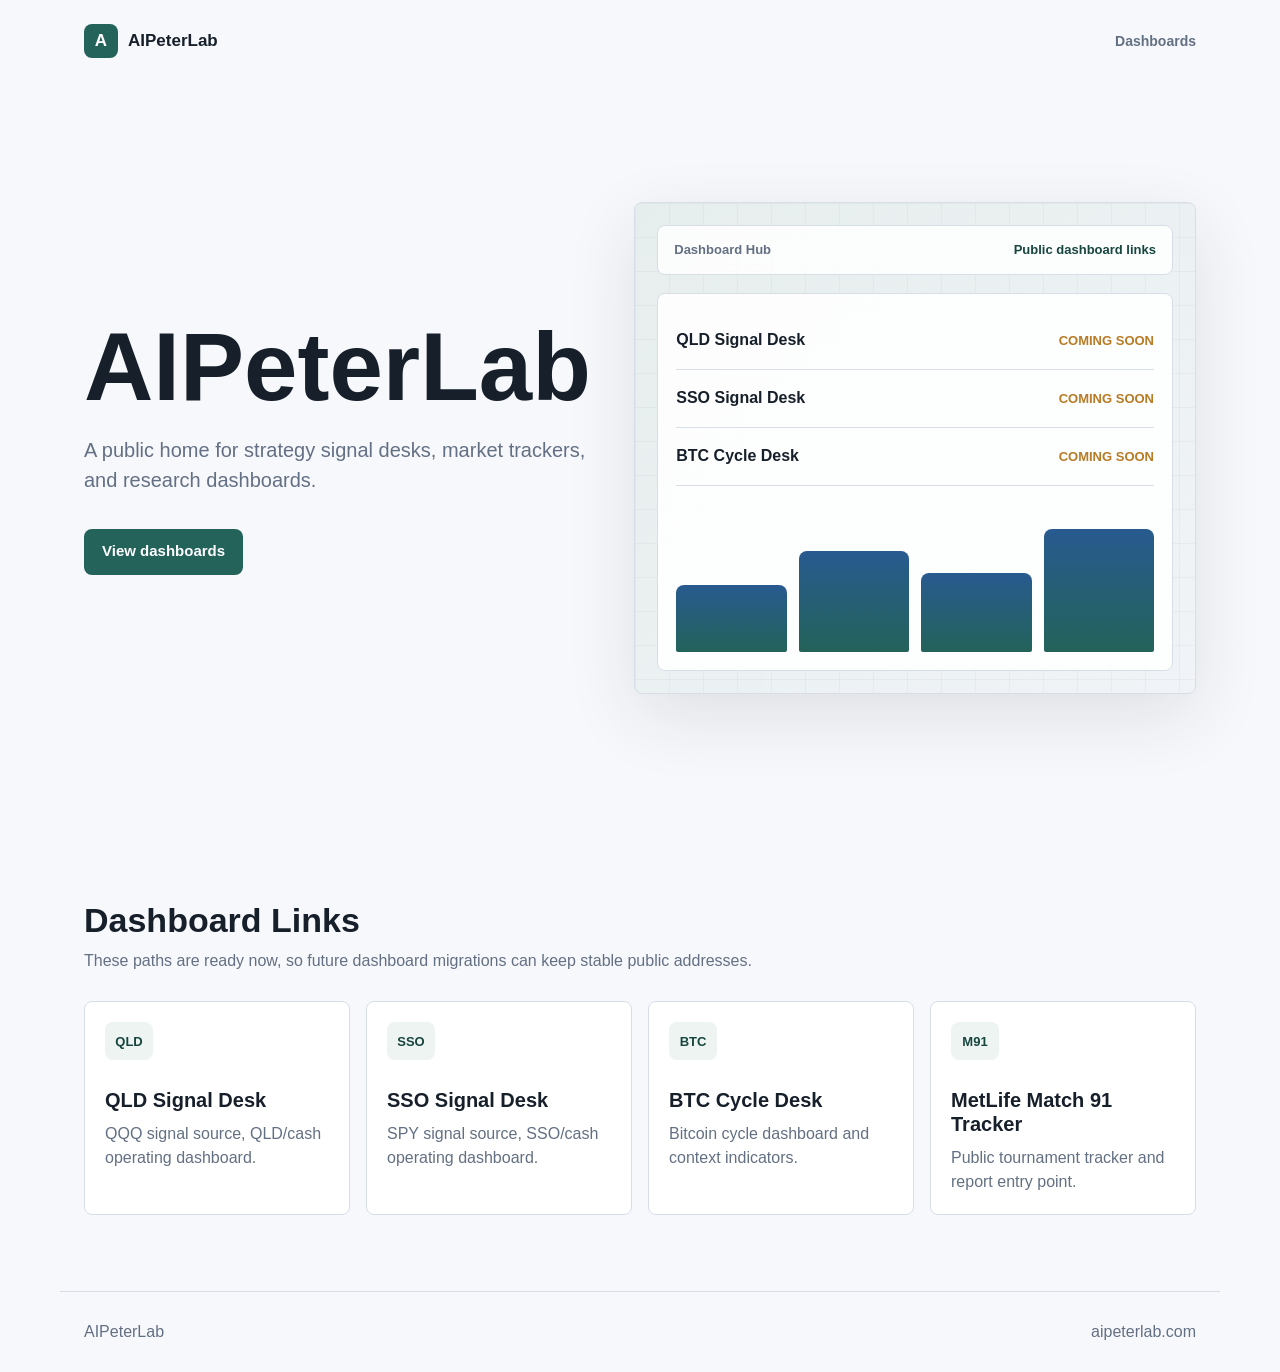
==== index.html @ 6ab04ca8 "Route BTC dashboard to subdomain" ====
<!doctype html>
<html lang="en">
  <head>
    <meta charset="utf-8">
    <meta name="viewport" content="width=device-width, initial-scale=1">
    <title>AIPeterLab | Dashboard Hub</title>
    <meta
      name="description"
      content="AIPeterLab is a public hub for market signal dashboards, research trackers, and operating pages."
    >
    <link rel="canonical" href="https://aipeterlab.com/">
    <meta property="og:title" content="AIPeterLab Dashboard Hub">
    <meta
      property="og:description"
      content="A public hub for AIPeterLab dashboards and research trackers."
    >
    <meta property="og:type" content="website">
    <meta property="og:url" content="https://aipeterlab.com/">
    <meta name="twitter:card" content="summary">
    <link rel="stylesheet" href="/styles.css">
  </head>
  <body>
    <header class="site-header">
      <a class="brand" href="/" aria-label="AIPeterLab home">
        <span class="brand-mark" aria-hidden="true">A</span>
        <span>AIPeterLab</span>
      </a>
      <nav class="top-nav" aria-label="Primary navigation">
        <a href="#dashboards">Dashboards</a>
      </nav>
    </header>

    <main>
      <section class="hero">
        <div class="hero-copy">
          <h1>AIPeterLab</h1>
          <p>
            A public home for strategy signal desks, market trackers, and
            research dashboards.
          </p>
          <div class="hero-actions" aria-label="Primary actions">
            <a class="button primary" href="#dashboards">View dashboards</a>
          </div>
        </div>
        <div class="hero-visual" aria-label="Dashboard preview">
          <div class="status-strip">
            <span>Dashboard Hub</span>
            <strong>Public dashboard links</strong>
          </div>
          <div class="signal-board">
            <div class="signal-row">
              <span>QLD Signal Desk</span>
              <strong>Coming soon</strong>
            </div>
            <div class="signal-row">
              <span>SSO Signal Desk</span>
              <strong>Coming soon</strong>
            </div>
            <div class="signal-row">
              <span>BTC Cycle Desk</span>
              <strong>Coming soon</strong>
            </div>
            <div class="chart-lines" aria-hidden="true">
              <span></span><span></span><span></span><span></span>
            </div>
          </div>
        </div>
      </section>

      <section class="section" id="dashboards">
        <div class="section-heading">
          <h2>Dashboard Links</h2>
          <p>
            These paths are ready now, so future dashboard migrations can keep
            stable public addresses.
          </p>
        </div>

        <div class="dashboard-grid">
          <a class="dashboard-card" href="https://qld.aipeterlab.com/">
            <span class="dashboard-code">QLD</span>
            <h3>QLD Signal Desk</h3>
            <p>QQQ signal source, QLD/cash operating dashboard.</p>
          </a>
          <a class="dashboard-card" href="/sso/">
            <span class="dashboard-code">SSO</span>
            <h3>SSO Signal Desk</h3>
            <p>SPY signal source, SSO/cash operating dashboard.</p>
          </a>
          <a class="dashboard-card" href="https://btc.aipeterlab.com/">
            <span class="dashboard-code">BTC</span>
            <h3>BTC Cycle Desk</h3>
            <p>Bitcoin cycle dashboard and context indicators.</p>
          </a>
          <a class="dashboard-card" href="/metlife/">
            <span class="dashboard-code">M91</span>
            <h3>MetLife Match 91 Tracker</h3>
            <p>Public tournament tracker and report entry point.</p>
          </a>
        </div>
      </section>

    </main>

    <footer class="site-footer">
      <span>AIPeterLab</span>
      <a href="https://aipeterlab.com/">aipeterlab.com</a>
    </footer>
  </body>
</html>
---- styles.css ----
:root {
  --bg: #f7f8fb;
  --ink: #17202a;
  --muted: #637083;
  --line: #d8dee8;
  --panel: #ffffff;
  --panel-strong: #eef4f2;
  --accent: #23635a;
  --accent-strong: #17463f;
  --gold: #b97b25;
  --blue: #285a8f;
  --shadow: 0 22px 70px rgba(23, 32, 42, 0.11);
  color-scheme: light;
}

* {
  box-sizing: border-box;
}

html {
  scroll-behavior: smooth;
}

body {
  margin: 0;
  background: var(--bg);
  color: var(--ink);
  font-family: Arial, Helvetica, sans-serif;
  line-height: 1.5;
}

a {
  color: inherit;
  text-decoration: none;
}

.site-header {
  align-items: center;
  display: flex;
  gap: 24px;
  justify-content: space-between;
  margin: 0 auto;
  max-width: 1160px;
  padding: 24px;
}

.brand {
  align-items: center;
  display: inline-flex;
  font-size: 17px;
  font-weight: 700;
  gap: 10px;
}

.brand-mark {
  align-items: center;
  background: var(--accent);
  border-radius: 8px;
  color: #fff;
  display: inline-flex;
  height: 34px;
  justify-content: center;
  width: 34px;
}

.top-nav {
  display: flex;
  gap: 18px;
  font-size: 14px;
  font-weight: 700;
}

.top-nav a {
  color: var(--muted);
}

.top-nav a:hover {
  color: var(--accent-strong);
}

.hero {
  align-items: center;
  display: grid;
  gap: 42px;
  grid-template-columns: minmax(0, 0.95fr) minmax(320px, 1.05fr);
  margin: 0 auto;
  max-width: 1160px;
  min-height: calc(100vh - 128px);
  padding: 36px 24px 76px;
}

.hero-copy h1 {
  font-size: clamp(52px, 8vw, 96px);
  letter-spacing: 0;
  line-height: 0.95;
  margin: 0 0 22px;
}

.hero-copy p {
  color: var(--muted);
  font-size: 20px;
  margin: 0;
  max-width: 560px;
}

.hero-actions {
  display: flex;
  flex-wrap: wrap;
  gap: 12px;
  margin-top: 34px;
}

.button {
  align-items: center;
  border-radius: 8px;
  display: inline-flex;
  font-size: 15px;
  font-weight: 700;
  min-height: 46px;
  padding: 0 18px;
}

.button.primary {
  background: var(--accent);
  color: #fff;
}

.button.secondary {
  background: transparent;
  border: 1px solid var(--line);
  color: var(--accent-strong);
}

.hero-visual {
  background:
    linear-gradient(135deg, rgba(35, 99, 90, 0.11), rgba(40, 90, 143, 0.07)),
    var(--panel);
  border: 1px solid var(--line);
  border-radius: 8px;
  box-shadow: var(--shadow);
  min-height: 440px;
  overflow: hidden;
  padding: 22px;
  position: relative;
}

.hero-visual::before {
  background-image:
    linear-gradient(rgba(23, 32, 42, 0.06) 1px, transparent 1px),
    linear-gradient(90deg, rgba(23, 32, 42, 0.06) 1px, transparent 1px);
  background-size: 34px 34px;
  content: "";
  inset: 0;
  opacity: 0.6;
  position: absolute;
}

.status-strip,
.signal-board {
  position: relative;
  z-index: 1;
}

.status-strip {
  align-items: center;
  background: rgba(255, 255, 255, 0.86);
  border: 1px solid var(--line);
  border-radius: 8px;
  display: flex;
  justify-content: space-between;
  padding: 14px 16px;
}

.status-strip span {
  color: var(--muted);
  font-size: 13px;
  font-weight: 700;
}

.status-strip strong {
  color: var(--accent-strong);
  font-size: 13px;
}

.signal-board {
  background: rgba(255, 255, 255, 0.91);
  border: 1px solid var(--line);
  border-radius: 8px;
  margin-top: 18px;
  padding: 18px;
}

.signal-row {
  align-items: center;
  border-bottom: 1px solid var(--line);
  display: flex;
  justify-content: space-between;
  min-height: 58px;
}

.signal-row:last-of-type {
  border-bottom: 0;
}

.signal-row span {
  color: var(--ink);
  font-weight: 700;
}

.signal-row strong {
  color: var(--gold);
  font-size: 13px;
  text-transform: uppercase;
}

.chart-lines {
  align-items: end;
  display: grid;
  gap: 12px;
  grid-template-columns: repeat(4, 1fr);
  height: 140px;
  margin-top: 26px;
}

.chart-lines span {
  background: linear-gradient(180deg, var(--blue), var(--accent));
  border-radius: 8px 8px 2px 2px;
  display: block;
}

.chart-lines span:nth-child(1) {
  height: 48%;
}

.chart-lines span:nth-child(2) {
  height: 72%;
}

.chart-lines span:nth-child(3) {
  height: 56%;
}

.chart-lines span:nth-child(4) {
  height: 88%;
}

.section {
  margin: 0 auto;
  max-width: 1160px;
  padding: 48px 24px 76px;
}

.section-heading {
  max-width: 680px;
}

.section-heading h2 {
  font-size: 34px;
  line-height: 1.1;
  margin: 0 0 10px;
}

.section-heading p {
  color: var(--muted);
  margin: 0;
}

.dashboard-grid {
  display: grid;
  gap: 16px;
  grid-template-columns: repeat(4, minmax(0, 1fr));
  margin-top: 28px;
}

.dashboard-card {
  background: var(--panel);
  border: 1px solid var(--line);
  border-radius: 8px;
  min-height: 210px;
  padding: 20px;
  transition: border-color 180ms ease, transform 180ms ease;
}

.dashboard-card:hover {
  border-color: var(--accent);
  transform: translateY(-2px);
}

.dashboard-code {
  align-items: center;
  background: var(--panel-strong);
  border-radius: 8px;
  color: var(--accent-strong);
  display: inline-flex;
  font-size: 13px;
  font-weight: 800;
  height: 38px;
  justify-content: center;
  margin-bottom: 28px;
  width: 48px;
}

.dashboard-card h3 {
  font-size: 20px;
  line-height: 1.2;
  margin: 0 0 10px;
}

.dashboard-card p {
  color: var(--muted);
  margin: 0;
}

.site-footer {
  align-items: center;
  border-top: 1px solid var(--line);
  color: var(--muted);
  display: flex;
  justify-content: space-between;
  margin: 0 auto;
  max-width: 1160px;
  padding: 28px 24px;
}

@media (max-width: 900px) {
  .hero {
    grid-template-columns: 1fr;
    min-height: auto;
  }

  .dashboard-grid {
    grid-template-columns: repeat(2, minmax(0, 1fr));
  }
}

@media (max-width: 620px) {
  .site-header,
  .site-footer {
    align-items: flex-start;
    flex-direction: column;
  }

  .top-nav {
    width: 100%;
  }

  .hero {
    padding-top: 20px;
  }

  .hero-copy h1 {
    font-size: 52px;
  }

  .hero-visual {
    min-height: 380px;
    padding: 16px;
  }

  .status-strip,
  .signal-row {
    align-items: flex-start;
    flex-direction: column;
    gap: 6px;
  }

  .dashboard-grid {
    grid-template-columns: 1fr;
  }
}
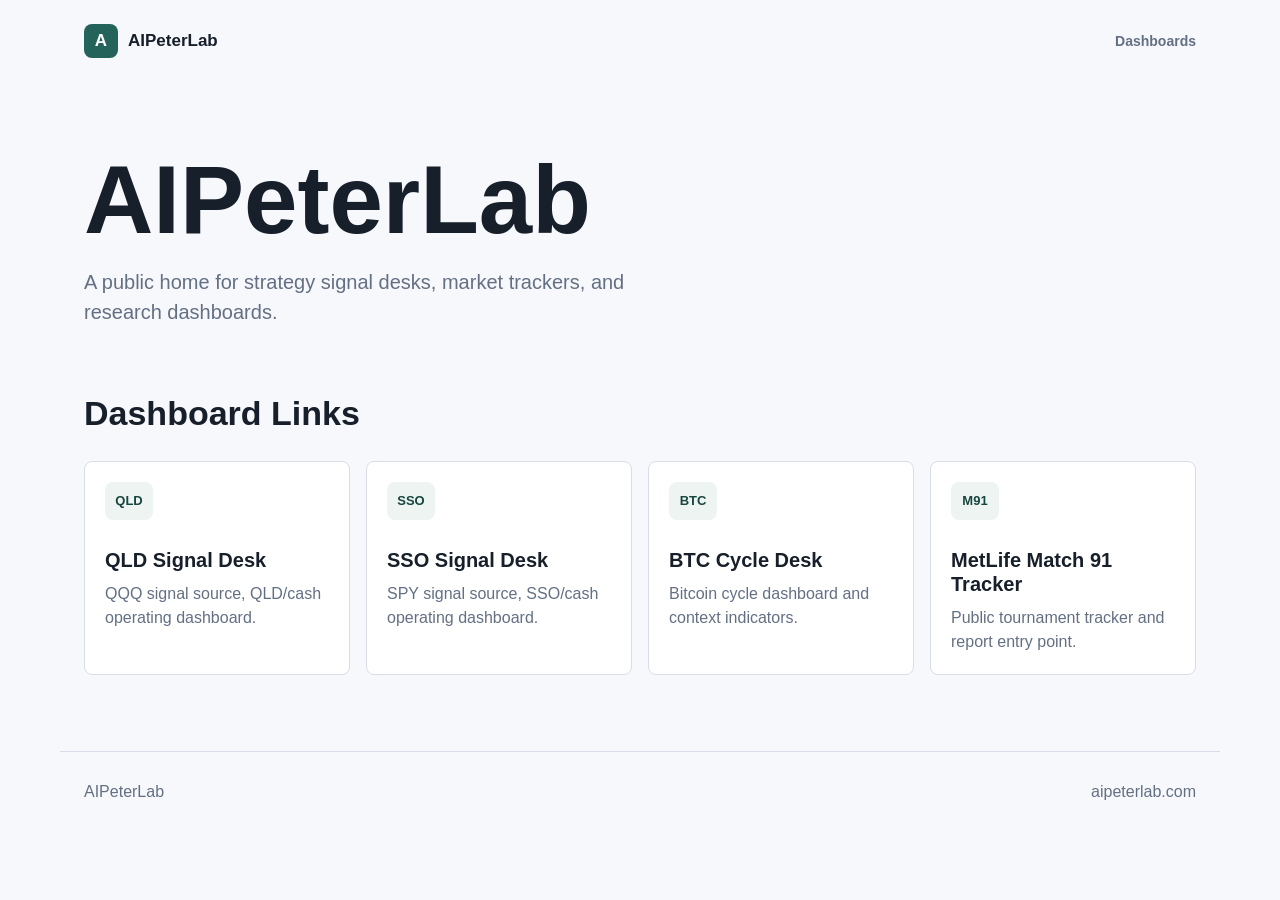
==== commit b6b1445f: "Simplify homepage dashboard section" ====
--- a/index.html
+++ b/index.html
@@ -38,42 +38,12 @@
             A public home for strategy signal desks, market trackers, and
             research dashboards.
           </p>
-          <div class="hero-actions" aria-label="Primary actions">
-            <a class="button primary" href="#dashboards">View dashboards</a>
-          </div>
-        </div>
-        <div class="hero-visual" aria-label="Dashboard preview">
-          <div class="status-strip">
-            <span>Dashboard Hub</span>
-            <strong>Public dashboard links</strong>
-          </div>
-          <div class="signal-board">
-            <div class="signal-row">
-              <span>QLD Signal Desk</span>
-              <strong>Coming soon</strong>
-            </div>
-            <div class="signal-row">
-              <span>SSO Signal Desk</span>
-              <strong>Coming soon</strong>
-            </div>
-            <div class="signal-row">
-              <span>BTC Cycle Desk</span>
-              <strong>Coming soon</strong>
-            </div>
-            <div class="chart-lines" aria-hidden="true">
-              <span></span><span></span><span></span><span></span>
-            </div>
-          </div>
         </div>
       </section>
 
       <section class="section" id="dashboards">
         <div class="section-heading">
           <h2>Dashboard Links</h2>
-          <p>
-            These paths are ready now, so future dashboard migrations can keep
-            stable public addresses.
-          </p>
         </div>
 
         <div class="dashboard-grid">
@@ -82,7 +52,7 @@
             <h3>QLD Signal Desk</h3>
             <p>QQQ signal source, QLD/cash operating dashboard.</p>
           </a>
-          <a class="dashboard-card" href="/sso/">
+          <a class="dashboard-card" href="https://sso.aipeterlab.com/">
             <span class="dashboard-code">SSO</span>
             <h3>SSO Signal Desk</h3>
             <p>SPY signal source, SSO/cash operating dashboard.</p>
--- a/styles.css
+++ b/styles.css
@@ -7,9 +7,6 @@
   --panel-strong: #eef4f2;
   --accent: #23635a;
   --accent-strong: #17463f;
-  --gold: #b97b25;
-  --blue: #285a8f;
-  --shadow: 0 22px 70px rgba(23, 32, 42, 0.11);
   color-scheme: light;
 }
 
@@ -79,14 +76,9 @@
 }
 
 .hero {
-  align-items: center;
-  display: grid;
-  gap: 42px;
-  grid-template-columns: minmax(0, 0.95fr) minmax(320px, 1.05fr);
-  margin: 0 auto;
-  max-width: 1160px;
-  min-height: calc(100vh - 128px);
-  padding: 36px 24px 76px;
+  margin: 0 auto;
+  max-width: 1160px;
+  padding: 72px 24px 34px;
 }
 
 .hero-copy h1 {
@@ -103,151 +95,10 @@
   max-width: 560px;
 }
 
-.hero-actions {
-  display: flex;
-  flex-wrap: wrap;
-  gap: 12px;
-  margin-top: 34px;
-}
-
-.button {
-  align-items: center;
-  border-radius: 8px;
-  display: inline-flex;
-  font-size: 15px;
-  font-weight: 700;
-  min-height: 46px;
-  padding: 0 18px;
-}
-
-.button.primary {
-  background: var(--accent);
-  color: #fff;
-}
-
-.button.secondary {
-  background: transparent;
-  border: 1px solid var(--line);
-  color: var(--accent-strong);
-}
-
-.hero-visual {
-  background:
-    linear-gradient(135deg, rgba(35, 99, 90, 0.11), rgba(40, 90, 143, 0.07)),
-    var(--panel);
-  border: 1px solid var(--line);
-  border-radius: 8px;
-  box-shadow: var(--shadow);
-  min-height: 440px;
-  overflow: hidden;
-  padding: 22px;
-  position: relative;
-}
-
-.hero-visual::before {
-  background-image:
-    linear-gradient(rgba(23, 32, 42, 0.06) 1px, transparent 1px),
-    linear-gradient(90deg, rgba(23, 32, 42, 0.06) 1px, transparent 1px);
-  background-size: 34px 34px;
-  content: "";
-  inset: 0;
-  opacity: 0.6;
-  position: absolute;
-}
-
-.status-strip,
-.signal-board {
-  position: relative;
-  z-index: 1;
-}
-
-.status-strip {
-  align-items: center;
-  background: rgba(255, 255, 255, 0.86);
-  border: 1px solid var(--line);
-  border-radius: 8px;
-  display: flex;
-  justify-content: space-between;
-  padding: 14px 16px;
-}
-
-.status-strip span {
-  color: var(--muted);
-  font-size: 13px;
-  font-weight: 700;
-}
-
-.status-strip strong {
-  color: var(--accent-strong);
-  font-size: 13px;
-}
-
-.signal-board {
-  background: rgba(255, 255, 255, 0.91);
-  border: 1px solid var(--line);
-  border-radius: 8px;
-  margin-top: 18px;
-  padding: 18px;
-}
-
-.signal-row {
-  align-items: center;
-  border-bottom: 1px solid var(--line);
-  display: flex;
-  justify-content: space-between;
-  min-height: 58px;
-}
-
-.signal-row:last-of-type {
-  border-bottom: 0;
-}
-
-.signal-row span {
-  color: var(--ink);
-  font-weight: 700;
-}
-
-.signal-row strong {
-  color: var(--gold);
-  font-size: 13px;
-  text-transform: uppercase;
-}
-
-.chart-lines {
-  align-items: end;
-  display: grid;
-  gap: 12px;
-  grid-template-columns: repeat(4, 1fr);
-  height: 140px;
-  margin-top: 26px;
-}
-
-.chart-lines span {
-  background: linear-gradient(180deg, var(--blue), var(--accent));
-  border-radius: 8px 8px 2px 2px;
-  display: block;
-}
-
-.chart-lines span:nth-child(1) {
-  height: 48%;
-}
-
-.chart-lines span:nth-child(2) {
-  height: 72%;
-}
-
-.chart-lines span:nth-child(3) {
-  height: 56%;
-}
-
-.chart-lines span:nth-child(4) {
-  height: 88%;
-}
-
 .section {
   margin: 0 auto;
   max-width: 1160px;
-  padding: 48px 24px 76px;
+  padding: 34px 24px 76px;
 }
 
 .section-heading {
@@ -323,11 +174,6 @@
 }
 
 @media (max-width: 900px) {
-  .hero {
-    grid-template-columns: 1fr;
-    min-height: auto;
-  }
-
   .dashboard-grid {
     grid-template-columns: repeat(2, minmax(0, 1fr));
   }
@@ -345,25 +191,13 @@
   }
 
   .hero {
-    padding-top: 20px;
+    padding-top: 36px;
   }
 
   .hero-copy h1 {
     font-size: 52px;
   }
 
-  .hero-visual {
-    min-height: 380px;
-    padding: 16px;
-  }
-
-  .status-strip,
-  .signal-row {
-    align-items: flex-start;
-    flex-direction: column;
-    gap: 6px;
-  }
-
   .dashboard-grid {
     grid-template-columns: 1fr;
   }
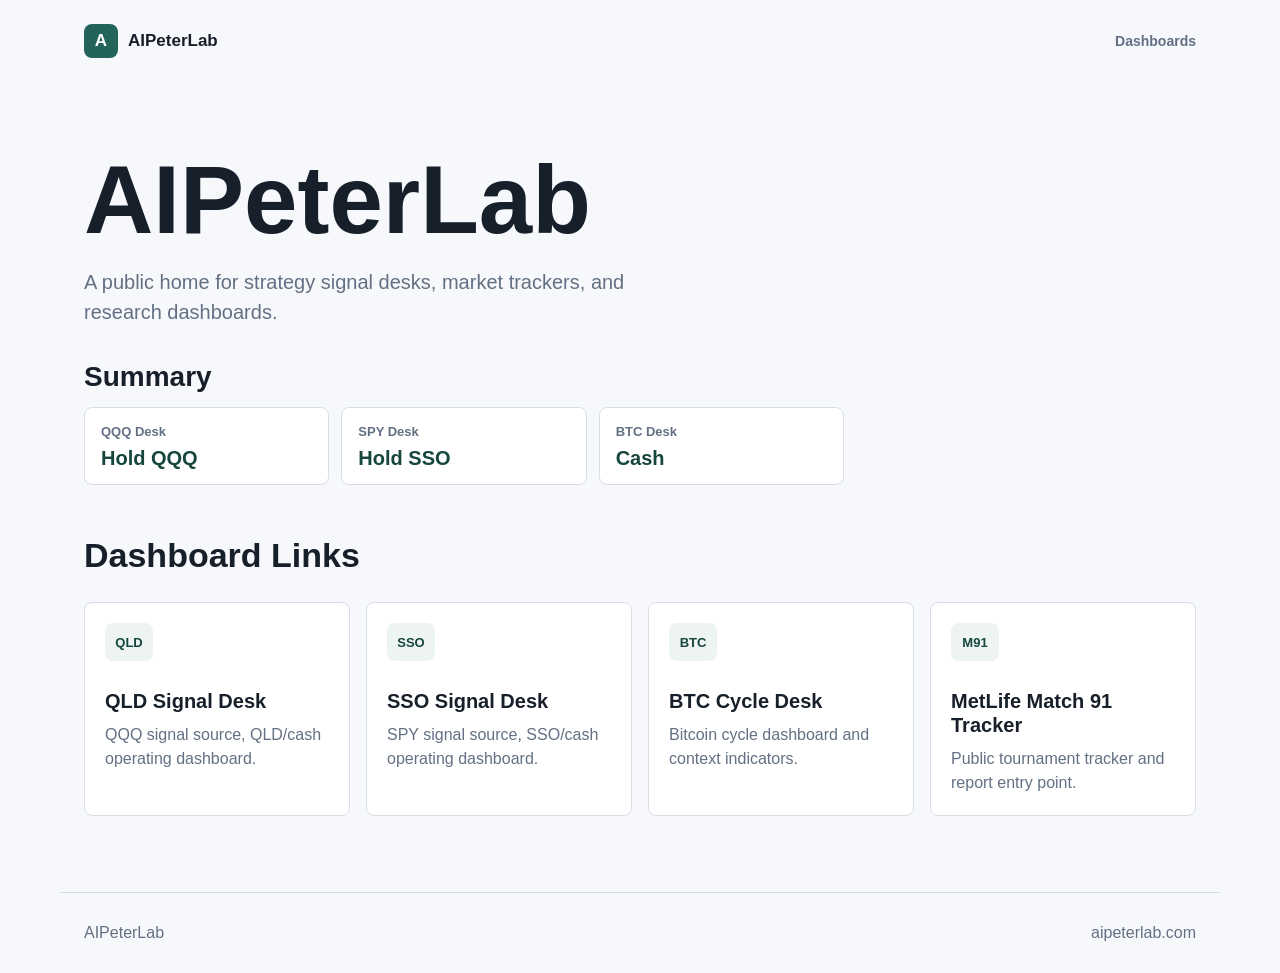
==== commit 19ce2423: "Add dashboard status summary" ====
--- a/index.html
+++ b/index.html
@@ -41,6 +41,24 @@
         </div>
       </section>
 
+      <section class="summary-strip" aria-label="Current dashboard summary">
+        <h2>Summary</h2>
+        <div class="summary-grid">
+          <div class="summary-item">
+            <span>QQQ Desk</span>
+            <strong>Hold QQQ</strong>
+          </div>
+          <div class="summary-item">
+            <span>SPY Desk</span>
+            <strong>Hold SSO</strong>
+          </div>
+          <div class="summary-item">
+            <span>BTC Desk</span>
+            <strong>Cash</strong>
+          </div>
+        </div>
+      </section>
+
       <section class="section" id="dashboards">
         <div class="section-heading">
           <h2>Dashboard Links</h2>
--- a/styles.css
+++ b/styles.css
@@ -95,6 +95,47 @@
   max-width: 560px;
 }
 
+.summary-strip {
+  margin: 0 auto;
+  max-width: 1160px;
+  padding: 0 24px 18px;
+}
+
+.summary-strip h2 {
+  font-size: 28px;
+  line-height: 1.15;
+  margin: 0 0 14px;
+}
+
+.summary-grid {
+  display: grid;
+  gap: 12px;
+  grid-template-columns: repeat(3, minmax(0, 1fr));
+  max-width: 760px;
+}
+
+.summary-item {
+  background: var(--panel);
+  border: 1px solid var(--line);
+  border-radius: 8px;
+  padding: 14px 16px;
+}
+
+.summary-item span {
+  color: var(--muted);
+  display: block;
+  font-size: 13px;
+  font-weight: 700;
+  margin-bottom: 4px;
+}
+
+.summary-item strong {
+  color: var(--accent-strong);
+  display: block;
+  font-size: 20px;
+  line-height: 1.2;
+}
+
 .section {
   margin: 0 auto;
   max-width: 1160px;
@@ -198,6 +239,10 @@
     font-size: 52px;
   }
 
+  .summary-grid {
+    grid-template-columns: 1fr;
+  }
+
   .dashboard-grid {
     grid-template-columns: 1fr;
   }
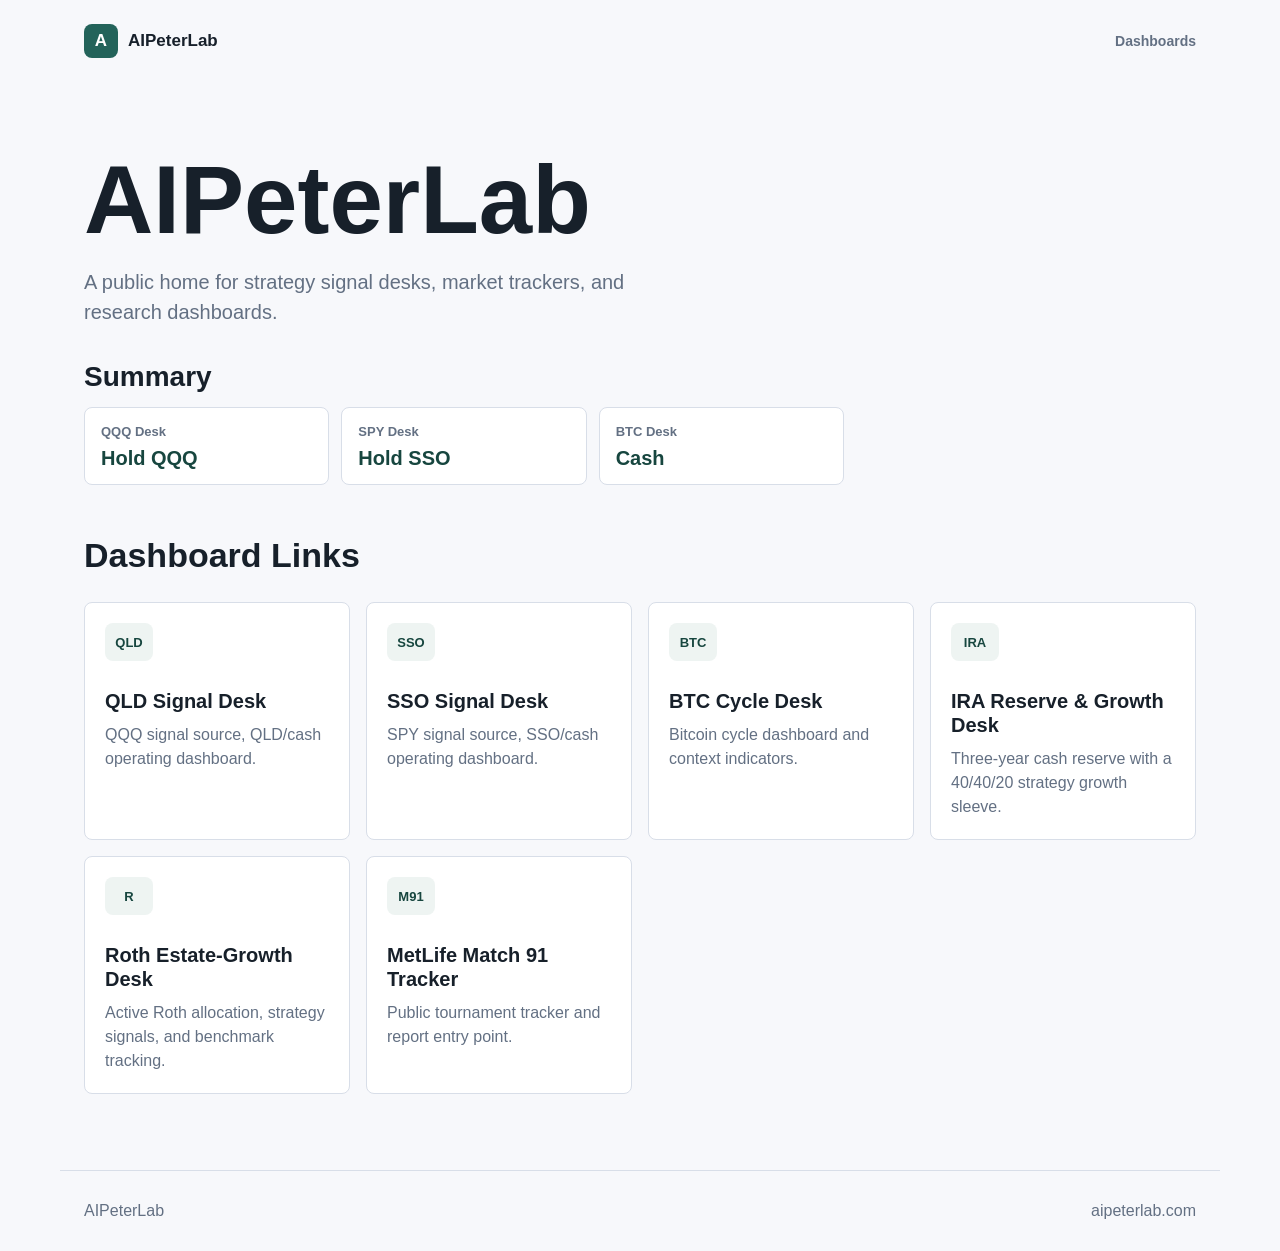
==== commit b3cf8510: "Add IRA and Roth dashboard links" ====
--- a/index.html
+++ b/index.html
@@ -80,6 +80,16 @@
             <h3>BTC Cycle Desk</h3>
             <p>Bitcoin cycle dashboard and context indicators.</p>
           </a>
+          <a class="dashboard-card" href="https://ira.aipeterlab.com/">
+            <span class="dashboard-code">IRA</span>
+            <h3>IRA Reserve &amp; Growth Desk</h3>
+            <p>Three-year cash reserve with a 40/40/20 strategy growth sleeve.</p>
+          </a>
+          <a class="dashboard-card" href="https://roth.aipeterlab.com/">
+            <span class="dashboard-code">R</span>
+            <h3>Roth Estate-Growth Desk</h3>
+            <p>Active Roth allocation, strategy signals, and benchmark tracking.</p>
+          </a>
           <a class="dashboard-card" href="/metlife/">
             <span class="dashboard-code">M91</span>
             <h3>MetLife Match 91 Tracker</h3>
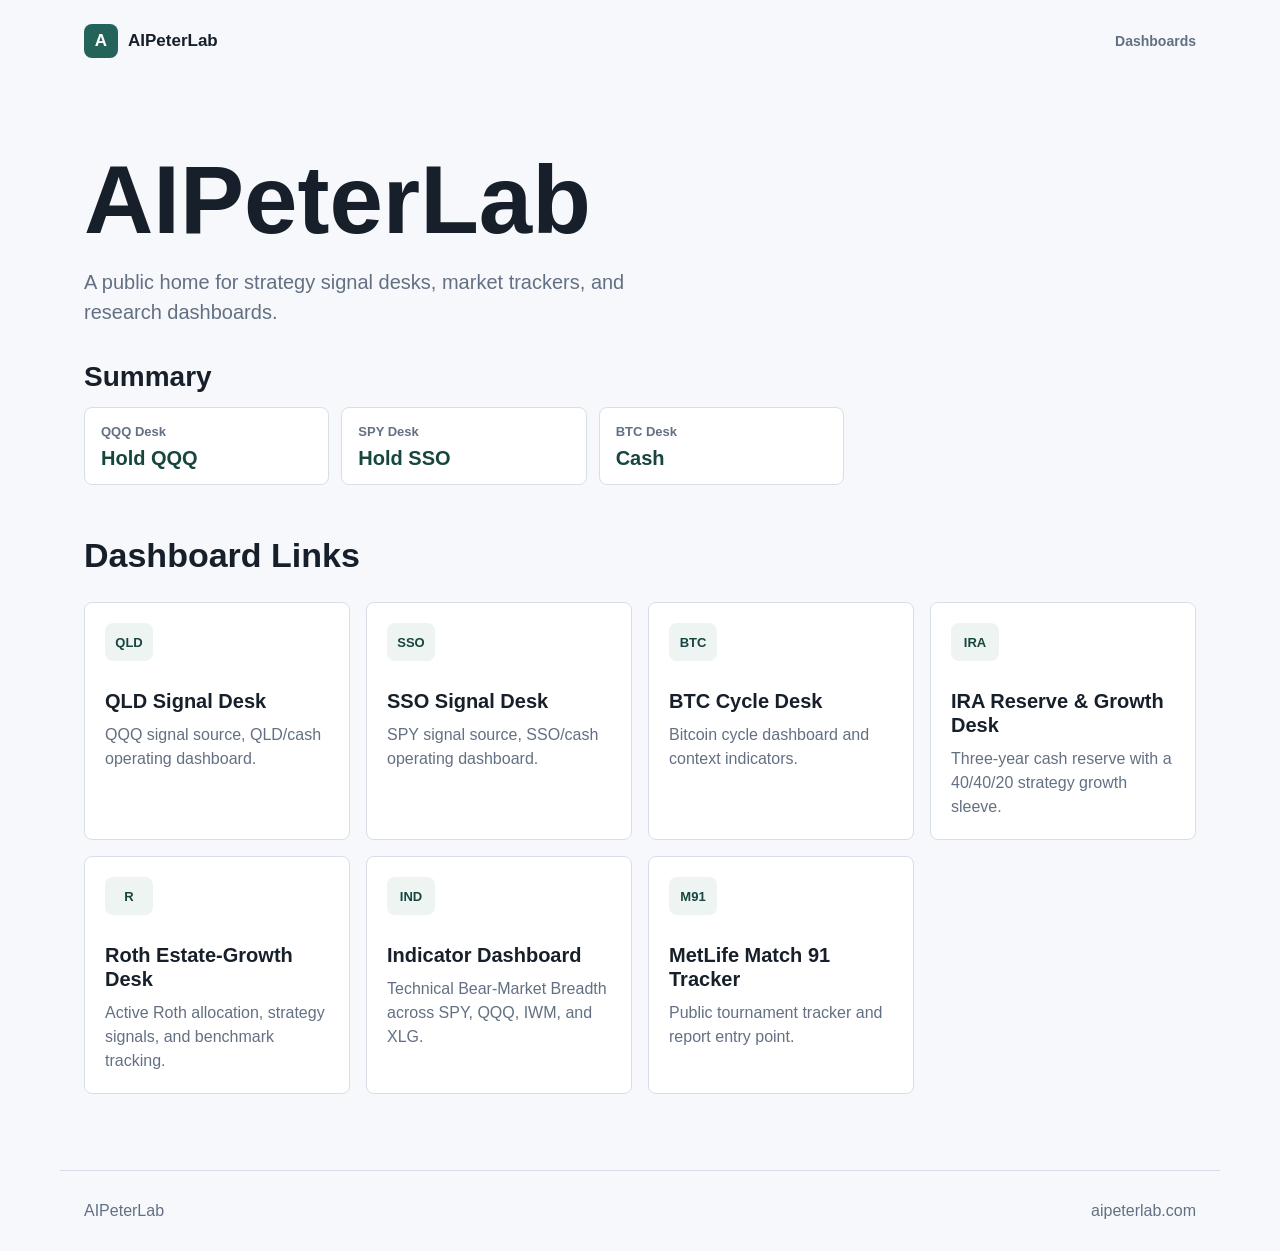
==== commit f9f1dbe8: "Add Indicator Dashboard link" ====
--- a/index.html
+++ b/index.html
@@ -90,6 +90,11 @@
             <h3>Roth Estate-Growth Desk</h3>
             <p>Active Roth allocation, strategy signals, and benchmark tracking.</p>
           </a>
+          <a class="dashboard-card" href="https://indicator.aipeterlab.com/">
+            <span class="dashboard-code">IND</span>
+            <h3>Indicator Dashboard</h3>
+            <p>Technical Bear-Market Breadth across SPY, QQQ, IWM, and XLG.</p>
+          </a>
           <a class="dashboard-card" href="/metlife/">
             <span class="dashboard-code">M91</span>
             <h3>MetLife Match 91 Tracker</h3>
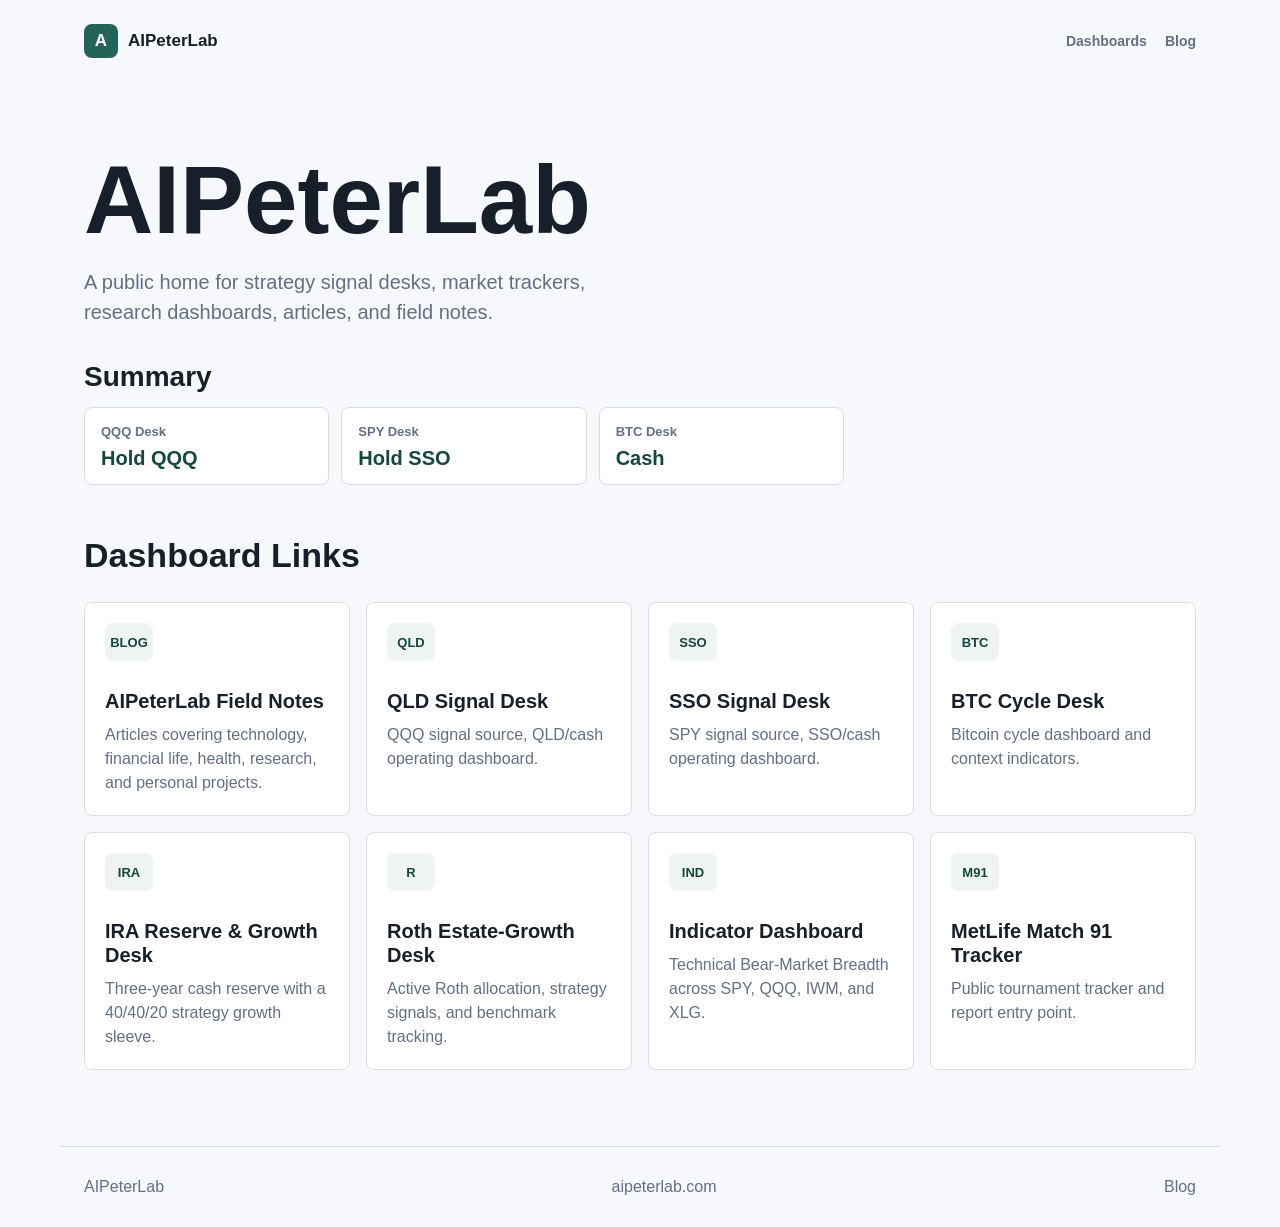
==== commit 80cc7623: "Integrate blog into main site" ====
--- a/index.html
+++ b/index.html
@@ -3,16 +3,16 @@
   <head>
     <meta charset="utf-8">
     <meta name="viewport" content="width=device-width, initial-scale=1">
-    <title>AIPeterLab | Dashboard Hub</title>
+    <title>AIPeterLab | Dashboards, Research &amp; Field Notes</title>
     <meta
       name="description"
-      content="AIPeterLab is a public hub for market signal dashboards, research trackers, and operating pages."
+      content="AIPeterLab is a public home for market dashboards, research trackers, articles, and field notes."
     >
     <link rel="canonical" href="https://aipeterlab.com/">
-    <meta property="og:title" content="AIPeterLab Dashboard Hub">
+    <meta property="og:title" content="AIPeterLab | Dashboards &amp; Field Notes">
     <meta
       property="og:description"
-      content="A public hub for AIPeterLab dashboards and research trackers."
+      content="A public home for AIPeterLab dashboards, research, articles, and field notes."
     >
     <meta property="og:type" content="website">
     <meta property="og:url" content="https://aipeterlab.com/">
@@ -27,6 +27,7 @@
       </a>
       <nav class="top-nav" aria-label="Primary navigation">
         <a href="#dashboards">Dashboards</a>
+        <a href="https://blog.aipeterlab.com/">Blog</a>
       </nav>
     </header>
 
@@ -35,8 +36,8 @@
         <div class="hero-copy">
           <h1>AIPeterLab</h1>
           <p>
-            A public home for strategy signal desks, market trackers, and
-            research dashboards.
+            A public home for strategy signal desks, market trackers,
+            research dashboards, articles, and field notes.
           </p>
         </div>
       </section>
@@ -65,6 +66,11 @@
         </div>
 
         <div class="dashboard-grid">
+          <a class="dashboard-card" href="https://blog.aipeterlab.com/">
+            <span class="dashboard-code">BLOG</span>
+            <h3>AIPeterLab Field Notes</h3>
+            <p>Articles covering technology, financial life, health, research, and personal projects.</p>
+          </a>
           <a class="dashboard-card" href="https://qld.aipeterlab.com/">
             <span class="dashboard-code">QLD</span>
             <h3>QLD Signal Desk</h3>
@@ -108,6 +114,7 @@
     <footer class="site-footer">
       <span>AIPeterLab</span>
       <a href="https://aipeterlab.com/">aipeterlab.com</a>
+      <a href="https://blog.aipeterlab.com/">Blog</a>
     </footer>
   </body>
 </html>
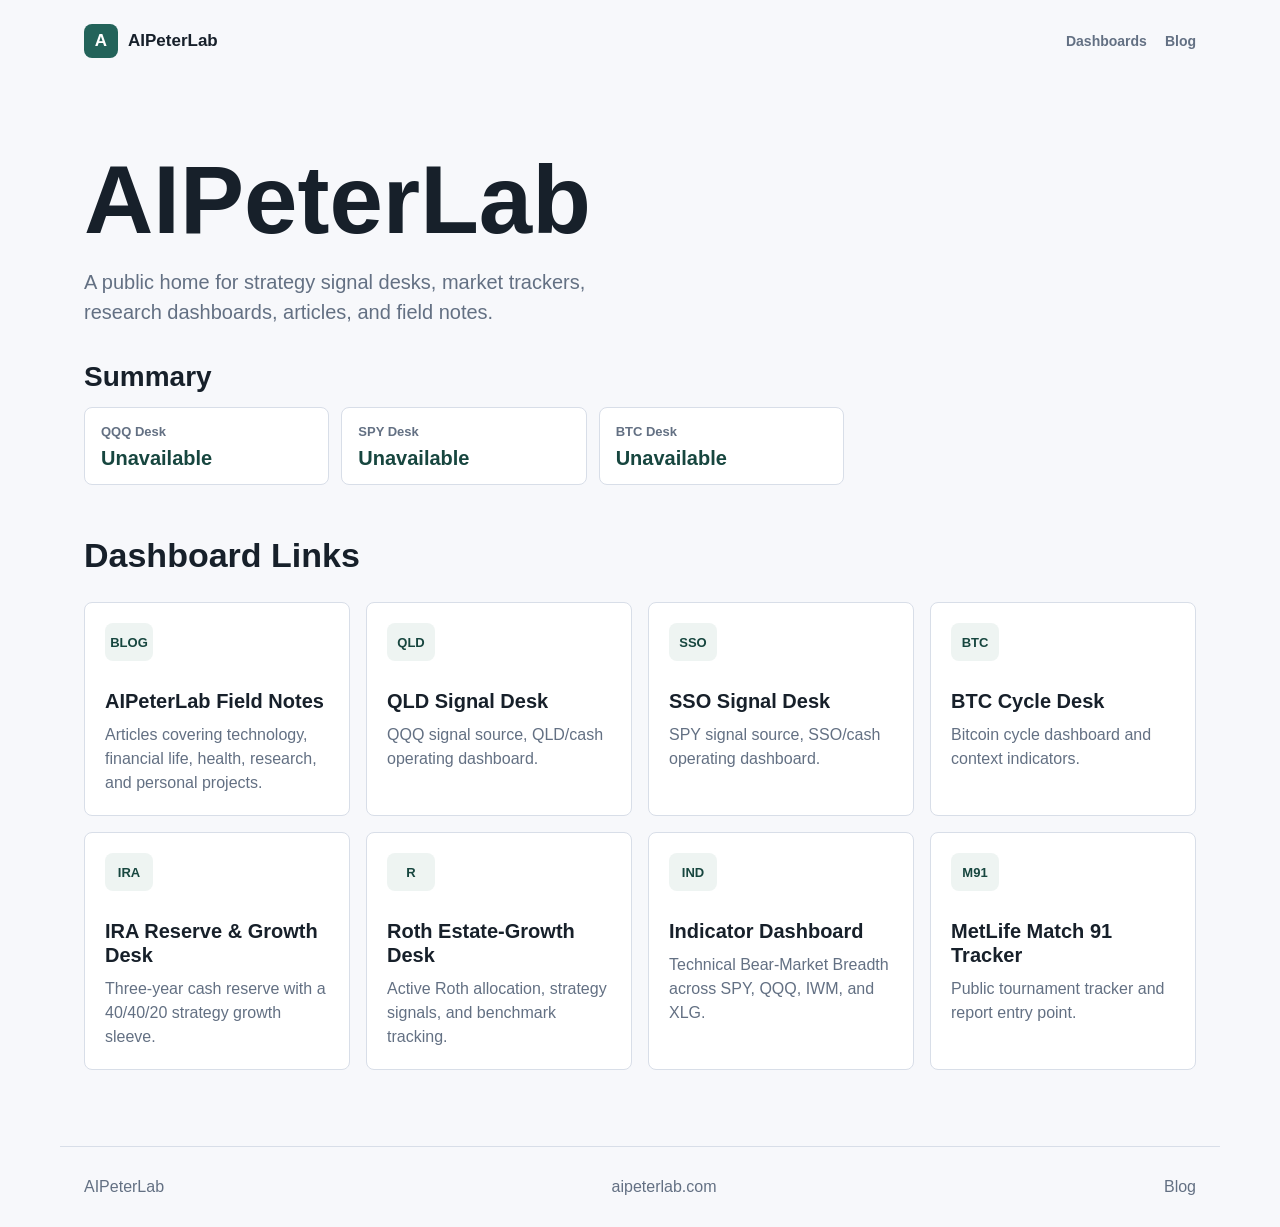
==== commit 433a37b0: "Load homepage summaries from live signals" ====
--- a/index.html
+++ b/index.html
@@ -44,18 +44,18 @@
 
       <section class="summary-strip" aria-label="Current dashboard summary">
         <h2>Summary</h2>
-        <div class="summary-grid">
+        <div class="summary-grid" aria-live="polite">
           <div class="summary-item">
             <span>QQQ Desk</span>
-            <strong>Hold QQQ</strong>
+            <strong id="qqq-summary">Loading…</strong>
           </div>
           <div class="summary-item">
             <span>SPY Desk</span>
-            <strong>Hold SSO</strong>
+            <strong id="spy-summary">Loading…</strong>
           </div>
           <div class="summary-item">
             <span>BTC Desk</span>
-            <strong>Cash</strong>
+            <strong id="btc-summary">Loading…</strong>
           </div>
         </div>
       </section>
@@ -116,5 +116,44 @@
       <a href="https://aipeterlab.com/">aipeterlab.com</a>
       <a href="https://blog.aipeterlab.com/">Blog</a>
     </footer>
+    <script>
+      const summaries = [
+        {
+          id: "qqq-summary",
+          url: "https://qld.aipeterlab.com/data/signals.json",
+          read: (data) => data.current?.headline_status
+        },
+        {
+          id: "spy-summary",
+          url: "https://sso.aipeterlab.com/data/signals.json",
+          read: (data) => data.summary?.headline_status
+        },
+        {
+          id: "btc-summary",
+          url: "https://btc.aipeterlab.com/data/signals.json",
+          read: (data) => data.status
+        }
+      ];
+
+      summaries.forEach(async ({ id, url, read }) => {
+        const output = document.getElementById(id);
+
+        try {
+          const response = await fetch(url, { cache: "no-store" });
+          if (!response.ok) throw new Error(`HTTP ${response.status}`);
+
+          const value = read(await response.json());
+          if (typeof value !== "string" || !value.trim()) {
+            throw new Error("Missing current position");
+          }
+
+          output.textContent = value;
+        } catch (error) {
+          output.textContent = "Unavailable";
+          output.title = "The live signal source could not be loaded.";
+          console.error(`Unable to load ${id}`, error);
+        }
+      });
+    </script>
   </body>
 </html>
